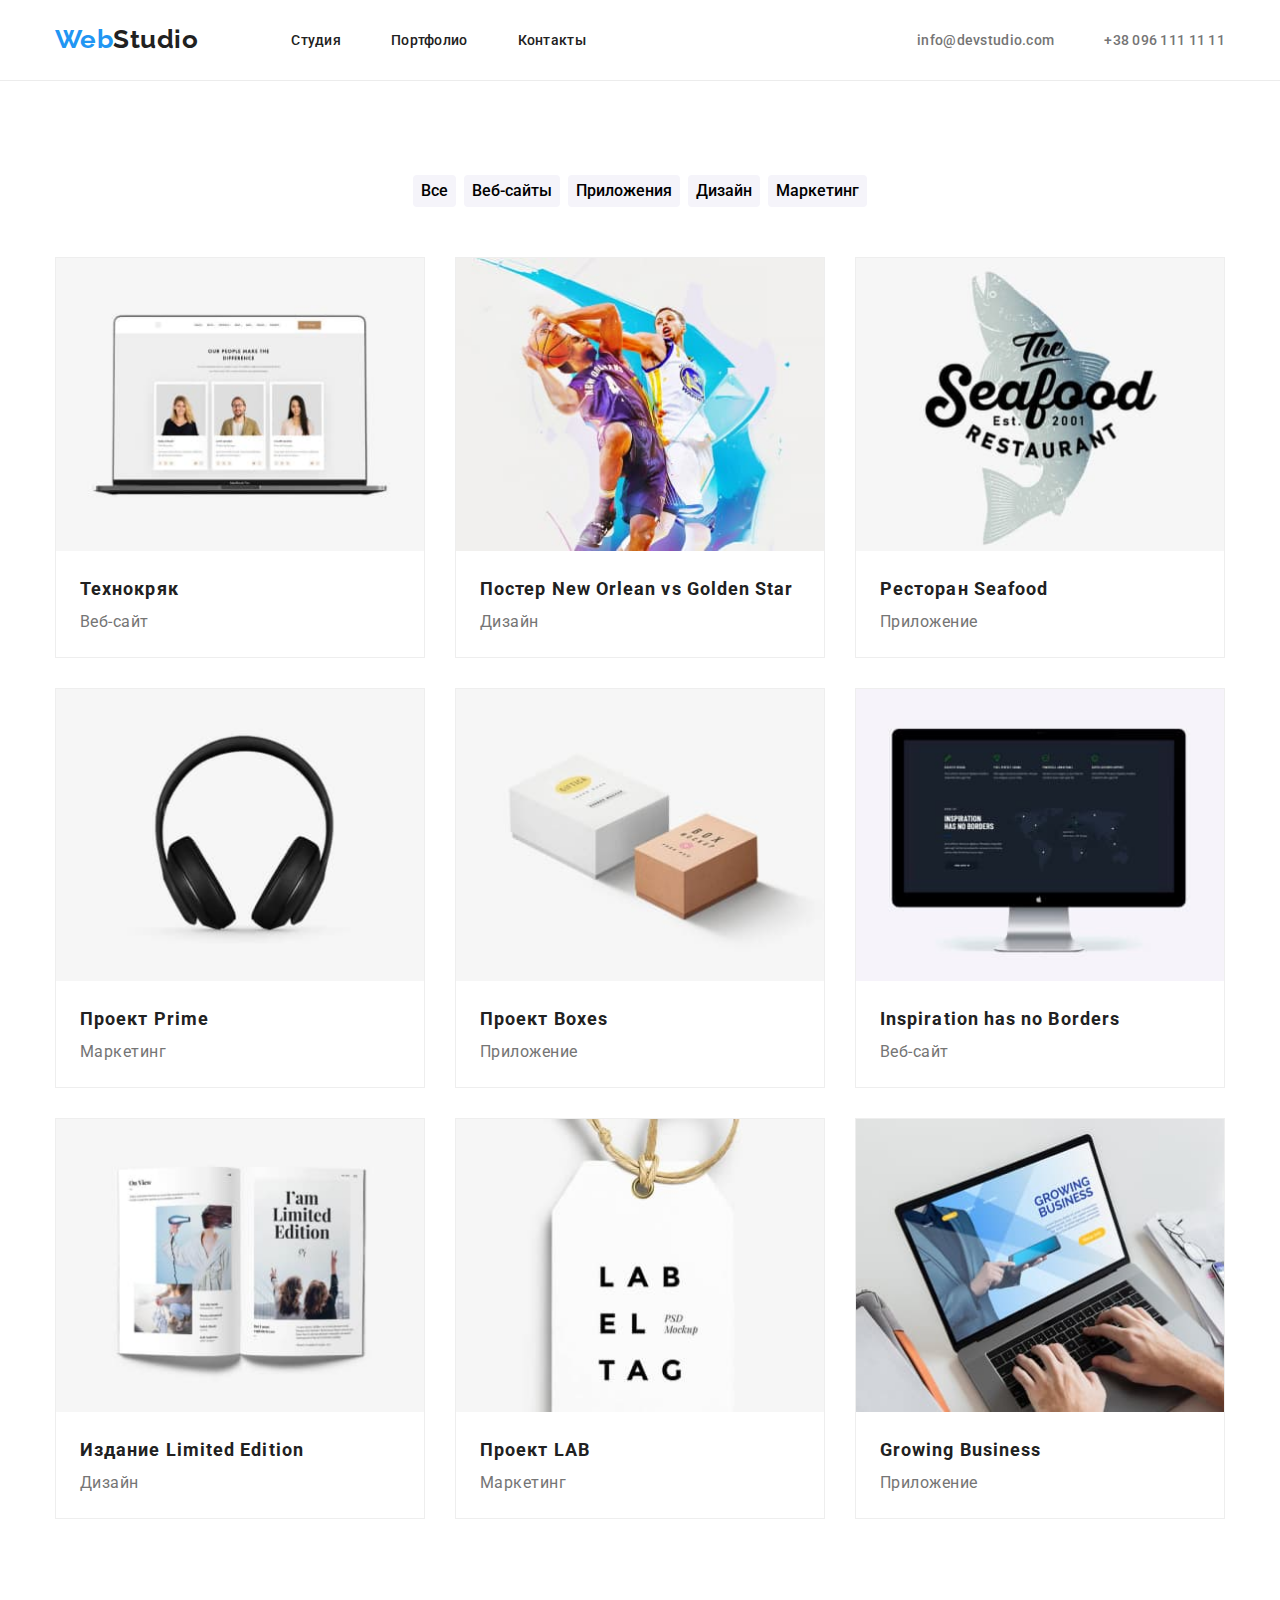
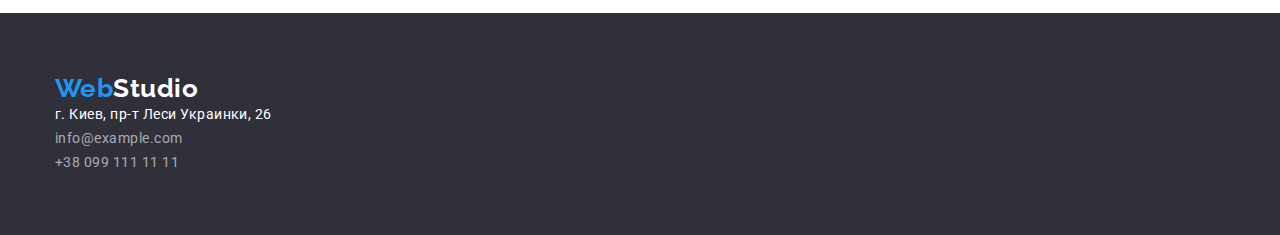
==== portfolio.html @ 1a2e9eaa "дз 3" ====
<!DOCTYPE html>
<html lang="ru">
<head>
    <meta charset="UTF-8">
    <meta http-equiv="X-UA-Compatible" content="IE=edge">
    <meta name="viewport" content="width=device-width, initial-scale=1.0">
    <title>Портфолио</title>
    <link href="https://fonts.googleapis.com/css2?family=Raleway:wght@700&family=Roboto:wght@400;500;700;900&display=swap"
        rel="stylesheet">
        <link rel="stylesheet" href="https://cdnjs.cloudflare.com/ajax/libs/modern-normalize/1.1.0/modern-normalize.min.css">
    <link rel="stylesheet" href="./css/styles.css">
</head>
<body>

    <!-- шапка -->

    <header class="header">
        <div class="main-nav container">
    
            <a href="./index.html" class="logo link"><span class="logo-part">Web</span>Studio</a>
            <nav class="nav">
                <ul class="site-nav list">
                    <li class="item">
                        <a href="./index.html" class="link current">Студия</a>
                    </li>
                    <li class="item">
                        <a href="./portfolio.html" class="link">Портфолио</a>
                    </li>
                    <li class="item">
                        <a href="" class="link">Контакты</a>
                    </li>
                </ul>
            </nav>
            <ul class="auth-nav list">
                <li class="item">
                    <a href="mailto:info@devstudio.com" class="contact">info@devstudio.com</a>
                </li>
                <li class="item">
                    <a href="tel:+380961111111" class="contact">+38 096 111 11 11</a>
                </li>
            </ul>
    
        </div>
    
    </header>

    <!-- основная часть -->

    <main>
        <section class="section">
            <div class="container">
        <!-- фильтр -->
       <ul class="filter list">
           <li class="filter-btn"><button type="button" class="btn">Все</button></li>
           <li class="filter-btn"><button type="button" class="btn">Веб-сайты</button></li>
           <li class="filter-btn"><button type="button" class="btn">Приложения</button></li>
           <li class="filter-btn"><button type="button" class="btn">Дизайн</button></li>
           <li class="filter-btn"><button type="button" class="btn">Маркетинг</button></li>
       </ul>
       
       <!-- примеры работ -->
           <h1 class="visuallyhidden">Примеры работ</h1>
          <ul class="examples list">
              <li class="examples-item">
                  <img src="./images/technocrack.jpg" alt="страница сайта клиента" width="370" height="294">
                  <div class="examples-footer">
                  <h2 class="works">Технокряк</h2>
                  <p class="works-type">Веб-сайт</p>
                </div>
                </li>
              <li class="examples-item">
                  <img src="./images/neworlean.jpg" alt="двое баскетболистов борются за мяч" width="370" height="294">
                  <div class="examples-footer">
                  <h2 class="works">Постер <span lang="en">New Orlean vs Golden Star</span></h2>
                  <p class="works-type">Дизайн</p>
                </div>
                </li>
              <li class="examples-item">
                  <img src="./images/seafood.jpg" alt="рыба логотип ресторана" width="370" height="294">
                  <div class="examples-footer">
                  <h2 class="works">Ресторан <span lang="en">Seafood</span></h2>
                  <p class="works-type">Приложение</p>
                </div>
                </li>
              <li class="examples-item">
                  <img src="./images/prime.jpg" alt="наушники" width="370" height="294">
                  <div class="examples-footer">
                  <h2 class="works">Проект <span lang="en">Prime</span></h2>
                  <p class="works-type">Маркетинг</p>
                </div>
                </li>
              <li class="examples-item">
                  <img src="./images/boxes.jpg" alt="две коробки" width="370" height="294">
                  <div class="examples-footer">
                  <h2 class="works">Проект <span lang="en">Boxes</span></h2>
                  <p class="works-type">Приложение</p>
                </div>
                </li>
              <li class="examples-item">
                  <img src="./images/borders.jpg" alt="монитор с открытым изображением карты" width="370" height="294">
                  <div class="examples-footer">
                  <h2 class="works"><span lang="en">Inspiration has no Borders</span></h2>
                  <p class="works-type">Веб-сайт</p>
                </div>
                </li>
              <li class="examples-item">
                  <img src="./images/limited.jpg" alt="развоврот глянцевого журнала" width="370" height="294">
                  <div class="examples-footer">
                  <h2 class="works">Издание <span lang="en">Limited Edition</span></h2>
                  <p class="works-type">Дизайн</p>
                </div>
                </li>
              <li class="examples-item">
                  <img src="./images/lab.jpg" alt="бирка с надписью" width="370" height="294">
                  <div class="examples-footer">
                  <h2 class="works">Проект <span lang="en">LAB</span></h2>
                  <p class="works-type">Маркетинг</p>
                </div>
                </li>
              <li class="examples-item">
                  <img src="./images/growing.jpg" alt="приложение для бизнеса" width="370" height="294">
                  <div class="examples-footer">
                  <h2 class="works"><span lang="en">Growing Business</span></h2>
                  <p class="works-type">Приложение</p>
                </div>
                </li>
          </ul>
        </div>
       </section>
    </main>

    <!-- подвал -->

    <footer class="footer">
        <div class="container">
            <a href="./index.html" class="link logo-footer"><span class="logo-accent">Web</span>Studio</a>
            <address>
                <ul class="footer-address list">
                    <li><a href="https://www.google.com.ua/maps/place/%D0%B1%D1%83%D0%BB.+%D0%9B%D0%B5%D1%81%D0%B8+%D0%A3%D0%BA%D1%80%D0%B0%D0%B8%D0%BD%D0%BA%D0%B8,+26,+%D0%9A%D0%B8%D0%B5%D0%B2,+02000/@50.4265807,30.5361918,17z/data=!3m1!4b1!4m5!3m4!1s0x40d4cf0e033ecbe9:0x57a4dffefec77da0!8m2!3d50.4265807!4d30.5383858?hl=ru"
                            class="site-address link">г. Киев, пр-т Леси Украинки, 26</a></li>
                    <li><a href="mailto:info@example.com" class="link footer-contact">info@example.com</a></li>
                    <li><a href="tel:+380991111111" class="link footer-contact">+38 099 111 11 11</a></li>
                </ul>
            </address>
        </div>
    </footer>
    
</body>
</html>
---- css/styles.css ----
html {
  box-sizing: border-box;
}
*,
*::before,
*::after {
  box-sizing: inherit;
}

:root {
  --logo-text-color: #000000;
  --accent-text-color: #2196f3;
  --primary-text-color: #212121;
  --secondary-text-color: #757575;
  --additional-color: rgba(255, 255, 255, 0.6);
  --hero-bcg-color: #2f303a;
  --primary-white-color: #ffffff;
  --card-radius: 0px 0px 4px 4px;
  --border-color: #eeeeee;
  --header-border: #ececec;
  --button-floor-color: #f5f4fa;
  --primary-bcg-color: #ffffff;

  --button-shadow: 0px 3px 1px rgba(0, 0, 0, 0.1),
    0px 1px 2px rgba(0, 0, 0, 0.08), 0px 2px 2px rgba(0, 0, 0, 0.12);

  --button-hero-shadow: 0px 4px 4px rgba(0, 0, 0, 0.15);
  --card-footer-shadow: 0px 1px 3px rgba(0, 0, 0, 0.12),
    0px 1px 1px rgba(0, 0, 0, 0.14), 0px 2px 1px rgba(0, 0, 0, 0.2);
}

body {
  background-color: var(--primary-bcg-color);
  color: var(--primary-text-color);
  font-family: "roboto", sans-serif;
  letter-spacing: 0.03em;
}

h1,
h2,
h3,
p {
  font-family: "roboto", sans-serif;
  margin: 0;
  padding: 0;
}

button {
  font-family: inherit;
  cursor: pointer;
}

.list {
  list-style: none;
  margin: 0;
  padding: 0;
}
a {
  text-decoration: none;
}

img {
  display: block;
  max-width: 100%;
  height: auto;
}

.container {
  width: 1200px;
  padding-left: 15px;
  padding-right: 15px;
  margin-right: auto;
  margin-left: auto;
}

/* шапка  */

.header {
  background-color: var(--primary-white-color);
  border-bottom: 1px solid var(--header-border);
}

.logo {
  display: block;
  color: var(--logo-text-color);
  font-family: "raleway", sans-serif;
  font-weight: 700;
  font-size: 26px;
  line-height: 1.17;
  padding-top: 24px;
  padding-bottom: 25px;
}

.logo-part {
  color: var(--accent-text-color);
  font-family: "raleway", sans-serif;
  font-weight: 700;
}

.main-nav {
  display: flex;
  align-items: center;
}
.nav {
  margin-left: 93px;
}
.site-nav {
  display: flex;
  font-size: 14px;
  line-height: 1.17;
  letter-spacing: 0.02em;
  font-weight: 500;
}

.site-nav .item:not(:last-child) {
  margin-right: 50px;
}

.site-nav .item:last-child {
  margin-right: 0px;
}

.site-nav .link {
  display: block;
  padding-top: 32px;
  padding-bottom: 32px;
}

.auth-nav {
  display: flex;
  margin-left: auto;
  font-size: 14px;
  line-height: 1.17;
  letter-spacing: 0.02em;
  font-weight: 500;
}

.auth-nav .item + .item {
  margin-left: 50px;
}

.auth-nav .item:last-child {
  margin-right: 0px;
}

.auth-nav .contact {
  display: block;
  padding-top: 32px;
  padding-bottom: 32px;
}

.link .current {
  color: var(--accent-text-color);
}

.contact {
  color: var(--secondary-text-color);
}

.contact:hover,
.contact:focus {
  color: var(--accent-text-color);
}
.link {
  color: var(--primary-text-color);
  font-style: normal;
}

.link:focus,
.link:hover {
  color: var(--accent-text-color);
}

/* Герой */
.hero {
  background-color: var(--hero-bcg-color);

  height: 600px;
  padding: 200px 0px;

  text-align: center;
}
.hero-title {
  color: var(--primary-white-color);
  font-weight: 900;
  font-size: 44px;
  line-height: 1.36;
  letter-spacing: 0.06em;
  text-transform: uppercase;
  margin-bottom: 30px;
}

.hero-btn {
  display: inline-block;
  color: var(--primary-white-color);
  background-color: var(--accent-text-color);
  font-size: 16px;
  line-height: 1.88;
  letter-spacing: 0.06em;
  font-weight: 700;
  min-width: 200px;
  min-height: 50px;
  padding: 10px 32px;
  border: 0px;
  border-radius: 4px;
  box-shadow: var(--button-hero-shadow);
}

/* преимущества */

.feature {
  display: flex;
}

.feature-item {
  margin-right: 30px;
  max-width: 270px;
  width: calc((100% - 3 * 30px) / 4);
}

.feature-item:nth-child(4n) {
  margin-right: 0px;
}

.feature-title {
  font-size: 14px;
  line-height: 1.17;
  text-transform: uppercase;
  margin-bottom: 10px;
}

.feature-text {
  color: var(--secondary-text-color);
  font-size: 14px;
  line-height: 1.71;
}

/* общее для наша команда и чем мы занимаемся */
.section {
  padding-top: 94px;
  padding-bottom: 94px;
}

.title {
  display: block;
  font-size: 36px;
  line-height: 1.17;
  margin-bottom: 50px;
  text-align: center;
}

/* чем мы занимаемся */

.do {
  padding-top: 0;
}
.idea {
  display: flex;
}
.visual-list {
  margin-right: 30px;
}

.visual-list:nth-child(3n) {
  margin-right: 0;
}
/* наша команда */

.team-set {
  display: flex;
}

.team-card {
  width: calc((100% - 3 * 30px) / 4);
  margin-right: 30px;
  box-shadow: var(--card-footer-shadow);
  border-radius: var(--card-radius);
}

.team-card:nth-child(4n) {
  margin-right: 0;
}

.team-name {
  font-size: 16px;
  line-height: 1.88;
  font-weight: 500;

  text-align: center;
}

.team-position {
  color: var(--secondary-text-color);
  font-size: 16px;
  line-height: 1.88;

  text-align: center;
}

.team-card-footer {
  background-color: var(--primary-white-color);
  padding-top: 30px;
  padding-bottom: 30px;
}

/* подвал */

.logo-footer {
  font-family: "raleway", sans-serif;
  color: var(--primary-white-color);
  font-weight: 700;
  font-size: 26px;
  line-height: 1.17;
  margin-bottom: 20px;
}

.logo-accent {
  color: var(--accent-text-color);
}

.footer-address {
  color: var(--primary-white-color);
  font-size: 14px;
  line-height: 1.71;
  font-style: normal;
}

.site-address {
  color: var(--primary-white-color);
}

.footer-contact {
  color: var(--additional-color);
  margin-top: 9px;
}

.footer {
  background-color: var(--hero-bcg-color);
  padding-top: 60px;
  padding-bottom: 60px;
}

/* фильтр кнопок */

.filter {
  display: flex;
  justify-content: center;
}

.filter-btn:not(:last-child) {
  margin-right: 8px;
}

.filter-btn:last-child {
  margin-right: 0;
}

.btn {
  background-color: var(--button-floor-color);
  display: inline-block;
  font-weight: 500;
  font-size: 16px;
  line-height: 1.62;
  margin-bottom: 50px;
  border-radius: 4px;
  border-color: transparent;
}

.btn:hover,
.btn:focus {
  background-color: var(--accent-text-color);
  color: var(--primary-white-color);
  box-shadow: var(--button-shadow);
}

/* примеры работ */

.examples {
  display: flex;
  flex-wrap: wrap;
}

.examples-item {
  width: calc((100% - 2 * 30px) / 3);
  margin-right: 30px;
  margin-bottom: 30px;
  border: 1px solid var(--border-color);
}

.examples-item:nth-child(3n) {
  margin-right: 0;
}

.examples-item:nth-last-child(-n + 3) {
  margin-bottom: 0;
}

.examples-footer {
  padding: 20px 24px;
  background: var(--primary-background-color);
}
.works {
  font-size: 18px;
  line-height: 2;
  letter-spacing: 0.06em;
}

.works-type {
  color: var(--secondary-text-color);
  font-size: 16px;
  line-height: 1.88;
}

.visuallyhidden:not(:focus):not(:active) {
  position: absolute;

  width: 1px;
  height: 1px;
  margin: -1px;
  border: 0;
  padding: 0;

  white-space: nowrap;

  clip-path: inset(100%);
  clip: rect(0 0 0 0);
  overflow: hidden;
}
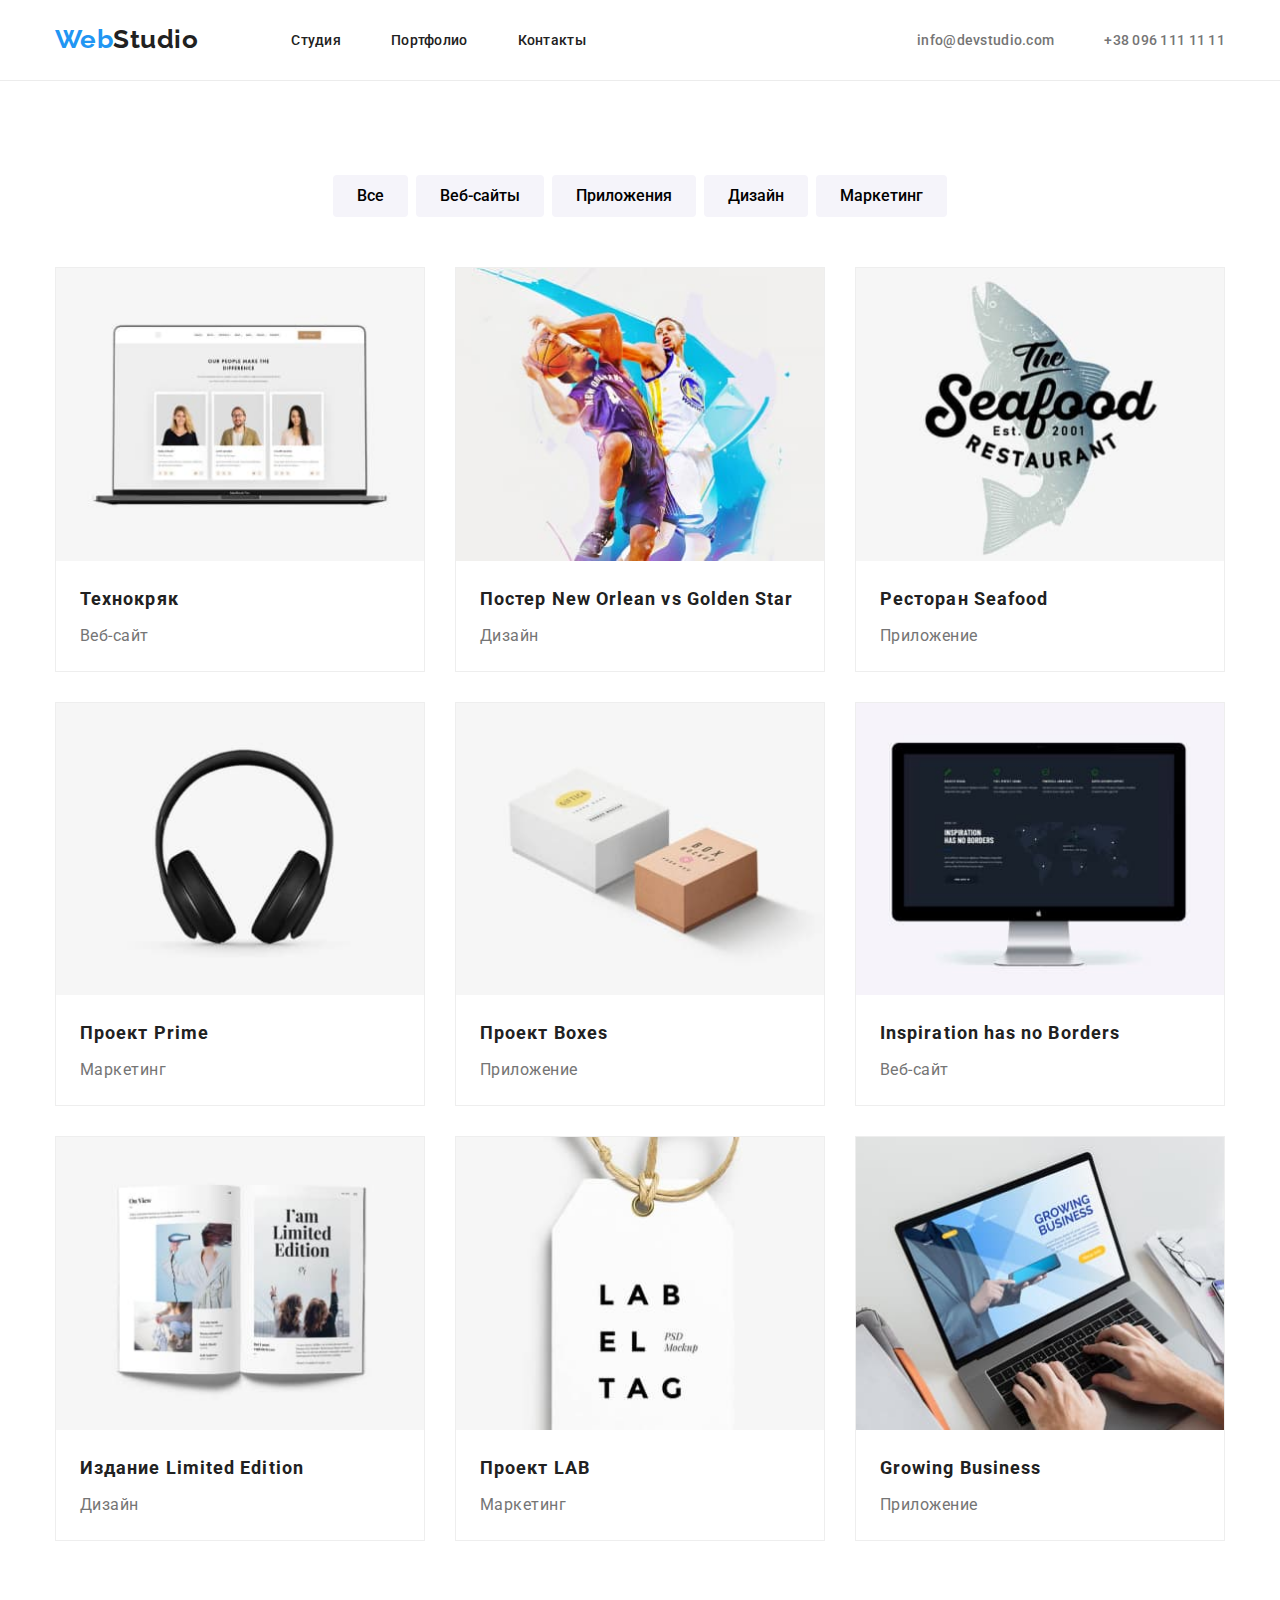
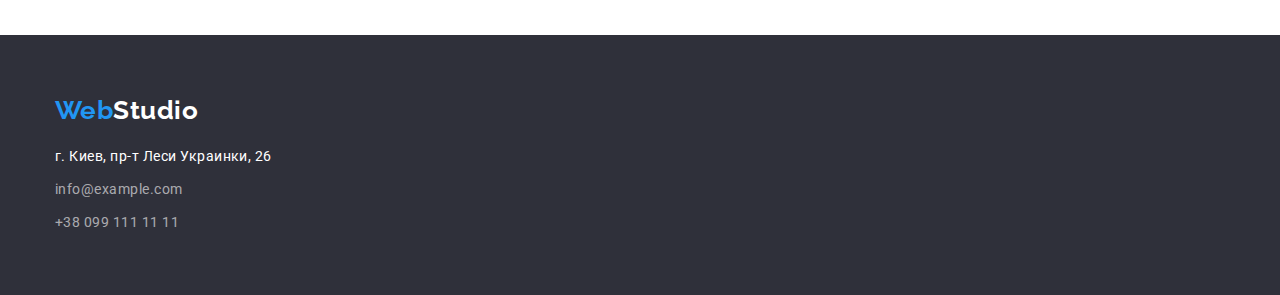
==== commit 37fda8c0: "дз 3" ====
--- a/portfolio.html
+++ b/portfolio.html
@@ -136,10 +136,10 @@
             <a href="./index.html" class="link logo-footer"><span class="logo-accent">Web</span>Studio</a>
             <address>
                 <ul class="footer-address list">
-                    <li><a href="https://www.google.com.ua/maps/place/%D0%B1%D1%83%D0%BB.+%D0%9B%D0%B5%D1%81%D0%B8+%D0%A3%D0%BA%D1%80%D0%B0%D0%B8%D0%BD%D0%BA%D0%B8,+26,+%D0%9A%D0%B8%D0%B5%D0%B2,+02000/@50.4265807,30.5361918,17z/data=!3m1!4b1!4m5!3m4!1s0x40d4cf0e033ecbe9:0x57a4dffefec77da0!8m2!3d50.4265807!4d30.5383858?hl=ru"
+                    <li class="footer-address-go"><a href="https://www.google.com.ua/maps/place/%D0%B1%D1%83%D0%BB.+%D0%9B%D0%B5%D1%81%D0%B8+%D0%A3%D0%BA%D1%80%D0%B0%D0%B8%D0%BD%D0%BA%D0%B8,+26,+%D0%9A%D0%B8%D0%B5%D0%B2,+02000/@50.4265807,30.5361918,17z/data=!3m1!4b1!4m5!3m4!1s0x40d4cf0e033ecbe9:0x57a4dffefec77da0!8m2!3d50.4265807!4d30.5383858?hl=ru"
                             class="site-address link">г. Киев, пр-т Леси Украинки, 26</a></li>
-                    <li><a href="mailto:info@example.com" class="link footer-contact">info@example.com</a></li>
-                    <li><a href="tel:+380991111111" class="link footer-contact">+38 099 111 11 11</a></li>
+                    <li class="footer-address-point"><a href="mailto:info@example.com" class="link footer-contact">info@example.com</a></li>
+                    <li class="footer-address-point"><a href="tel:+380991111111" class="link footer-contact">+38 099 111 11 11</a></li>
                 </ul>
             </address>
         </div>
--- a/css/styles.css
+++ b/css/styles.css
@@ -171,6 +171,13 @@
   color: var(--accent-text-color);
 }
 
+/* секция */
+
+.section {
+  padding-top: 94px;
+  padding-bottom: 94px;
+}
+
 /* Герой */
 .hero {
   background-color: var(--hero-bcg-color);
@@ -236,10 +243,6 @@
 }
 
 /* общее для наша команда и чем мы занимаемся */
-.section {
-  padding-top: 94px;
-  padding-bottom: 94px;
-}
 
 .title {
   display: block;
@@ -295,6 +298,7 @@
   line-height: 1.88;
 
   text-align: center;
+  margin-top: 10px;
 }
 
 .team-card-footer {
@@ -311,7 +315,6 @@
   font-weight: 700;
   font-size: 26px;
   line-height: 1.17;
-  margin-bottom: 20px;
 }
 
 .logo-accent {
@@ -331,7 +334,14 @@
 
 .footer-contact {
   color: var(--additional-color);
+}
+
+.footer-address-point {
   margin-top: 9px;
+}
+
+.footer-address-go {
+  margin-top: 20px;
 }
 
 .footer {
@@ -345,6 +355,7 @@
 .filter {
   display: flex;
   justify-content: center;
+  margin-bottom: 50px;
 }
 
 .filter-btn:not(:last-child) {
@@ -361,9 +372,10 @@
   font-weight: 500;
   font-size: 16px;
   line-height: 1.62;
-  margin-bottom: 50px;
+
   border-radius: 4px;
   border-color: transparent;
+  padding: 6px 22px;
 }
 
 .btn:hover,
@@ -409,6 +421,7 @@
   color: var(--secondary-text-color);
   font-size: 16px;
   line-height: 1.88;
+  margin-top: 4px;
 }
 
 .visuallyhidden:not(:focus):not(:active) {
